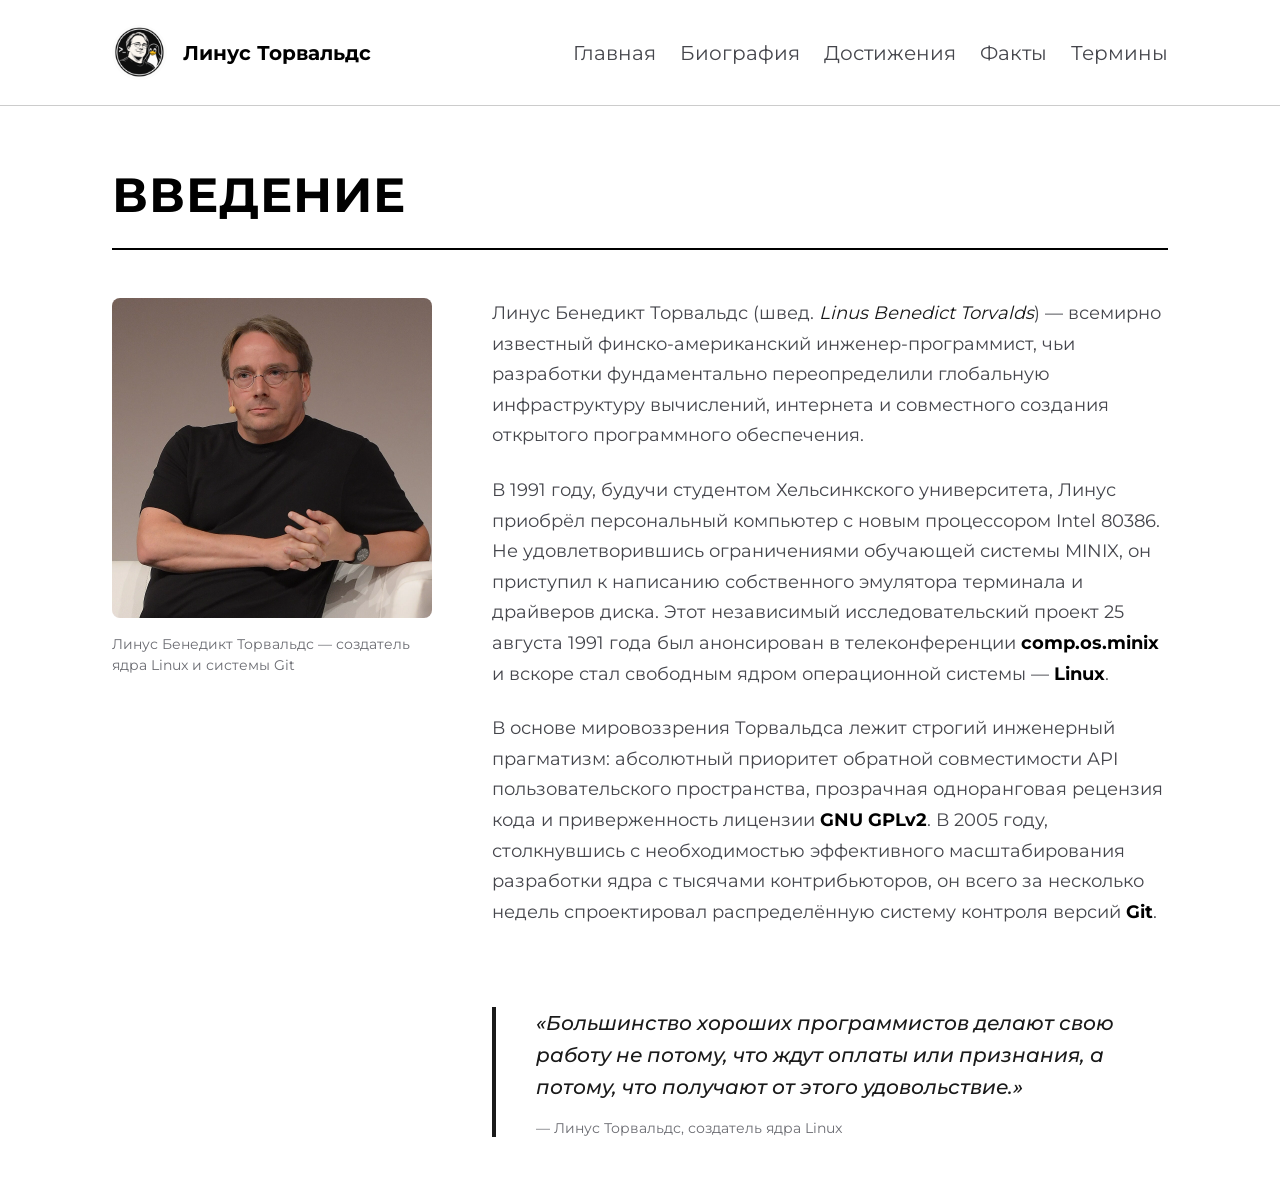
==== index.html @ 6831e867 "Init" ====
<!DOCTYPE html>
<html lang="ru">
<head>
    <meta charset="UTF-8">
    <title>Линус Торвальдс</title>
    <link rel="icon" href="web/assets/icons/favicon.svg">
    <link rel="stylesheet" href="/web/assets/css/style.css">
</head>
<body>

<header class="header">

    <a href="/" class="header__logo">
        <img src="/web/assets/icons/favicon.svg" alt="logo" width="55" height="55">
        <span>Линус Торвальдс</span>
    </a>

    <nav class="header__nav">
        <a href="#">Главная</a>
        <a href="#">Биография</a>
        <a href="#">Достижения</a>
        <a href="#">Факты</a>
        <a href="#">Термины</a>
    </nav>

</header>

<main class="content">

    <!-- Заголовок раздела -->
    <section class="intro">
        <h1 class="intro__title">Введение</h1>

        <div class="intro__body">

            <!-- Фото + подпись -->
            <figure class="intro__figure">
                <img src="web/assets/images/LinusTorvalds.webp" alt="Линус Торвальдс" class="intro__image">
                <figcaption class="intro__caption">
                    Линус Бенедикт Торвальдс — создатель ядра Linux и системы Git
                </figcaption>
            </figure>

            <!-- Текст -->
            <div class="intro__text">
                <p>
                    Линус Бенедикт Торвальдс (швед. <em>Linus Benedict Torvalds</em>) — всемирно известный финско-американский инженер-программист, чьи разработки фундаментально переопределили глобальную инфраструктуру вычислений, интернета и совместного создания открытого программного обеспечения.
                </p>

                <p>
                    В 1991 году, будучи студентом Хельсинкского университета, Линус приобрёл персональный компьютер с новым процессором Intel 80386. Не удовлетворившись ограничениями обучающей системы MINIX, он приступил к написанию собственного эмулятора терминала и драйверов диска. Этот независимый исследовательский проект 25 августа 1991 года был анонсирован в телеконференции <strong>comp.os.minix</strong> и вскоре стал свободным ядром операционной системы — <strong>Linux</strong>.
                </p>

                <p>
                    В основе мировоззрения Торвальдса лежит строгий инженерный прагматизм: абсолютный приоритет обратной совместимости API пользовательского пространства, прозрачная одноранговая рецензия кода и приверженность лицензии <strong>GNU GPLv2</strong>. В 2005 году, столкнувшись с необходимостью эффективного масштабирования разработки ядра с тысячами контрибьюторов, он всего за несколько недель спроектировал распределённую систему контроля версий <strong>Git</strong>.
                </p>
            </div>

        </div>
    </section>

    <!-- Цитата -->
    <blockquote class="quote">
        <p class="quote__text">
            «Большинство хороших программистов делают свою работу не потому, что ждут оплаты или признания, а потому, что получают от этого удовольствие.»
        </p>
        <cite class="quote__author">— Линус Торвальдс, создатель ядра Linux</cite>
    </blockquote>

</main>

</body>
</html>
---- web/assets/css/style.css ----
* {
    margin: 0;
    padding: 0;
    box-sizing: border-box;
}

/* Хэдер */
.header {
    display: flex;
    justify-content: space-between;
    align-items: center;
    padding: 25px 112px;
    background: #FFFFFF;
    border-bottom: 1px solid #CCCCCC;
}

/* Логотип */
.header__logo {
    display: flex;
    align-items: center;
    gap: 16px;
    font-size: 20px;
    font-weight: bold;
    font-family: 'MontserratBold', sans-serif;
    text-decoration: none;
    color: #000000;
}

/* Меню */
.header__nav {
    display: flex;
    gap: 24px;
}

.header__nav a {
    text-decoration: none;
    font-size: 20px;
    font-family: 'MontserratRegular', sans-serif;
    color: #45464C;
}

.header__nav a:hover {
    color: #000000;
}

/* Шрифты */
@font-face {
    font-family: 'MontserratRegular';
    src: url('../fonts/Montserrat-Regular.ttf') format('truetype');
    font-weight: 400;
    font-style: normal;
    font-display: swap;
}

@font-face {
    font-family: 'MontserratMedium';
    src: url('../fonts/Montserrat-Medium.ttf') format('truetype');
    font-weight: 400;
    font-style: normal;
    font-display: swap;
}

@font-face {
    font-family: 'MontserratSemiBold';
    src: url('../fonts/Montserrat-SemiBold.ttf') format('truetype');
    font-weight: 400;
    font-style: normal;
    font-display: swap;
}

@font-face {
    font-family: 'MontserratBold';
    src: url('../fonts/Montserrat-Bold.ttf') format('truetype');
    font-weight: 400;
    font-style: normal;
    font-display: swap;
}

@font-face {
    font-family: 'MontserratMediumItalic';
    src: url('../fonts/Montserrat-MediumItalic.ttf') format('truetype');
    font-weight: 400;
    font-style: normal;
    font-display: swap;
}

/* Контент */

.content {
    max-width: 2400px;
    margin: 0 auto;
    padding: 60px 112px;
}

/* ===== Заголовок раздела ===== */
.intro__title {
    font-family: 'MontserratBold', sans-serif;
    font-size: 48px;
    font-weight: 400;
    text-transform: uppercase;
    letter-spacing: 1px;
    margin-bottom: 24px;
    padding-bottom: 24px;
    border-bottom: 2px solid #000000;
}

/* ===== Блок "фото + текст" ===== */
.intro__body {
    display: grid;
    grid-template-columns: 320px 1fr;
    gap: 60px;
    align-items: start;
    margin-top: 48px;
}

/* Фото */
.intro__figure {
    display: flex;
    flex-direction: column;
    gap: 16px;
}

.intro__image {
    width: 100%;
    height: auto;
    display: block;
    border-radius: 8px;
}

.intro__caption {
    font-family: 'MontserratRegular', sans-serif;
    font-size: 14px;
    line-height: 1.5;
    color: #6B6C72;
}

/* Текстовый блок */
.intro__text {
    font-family: 'MontserratRegular', sans-serif;
    font-size: 18px;
    line-height: 1.7;
    color: #45464C;
}

.intro__text p + p {
    margin-top: 24px;
}

.intro__text em {
    font-style: italic;
    color: #1a1a1a;
}

.intro__text strong {
    font-family: 'MontserratBold', sans-serif;
    font-weight: 400;
    color: #000000;
}

/* Цитата */
.quote {
    margin: 80px 0 0 380px;
    padding-left: 40px;
    border-left: 4px solid #1a1a1a;
    max-width: 700px;
}

.quote__text {
    font-family: 'MontserratMediumItalic', sans-serif;
    font-style: italic;
    font-size: 20px;
    line-height: 1.6;
    color: #1a1a1a;
    margin-bottom: 16px;
}

.quote__author {
    font-family: 'MontserratRegular', sans-serif;
    font-style: normal;
    font-size: 14px;
    color: #6B6C72;
    display: block;
}
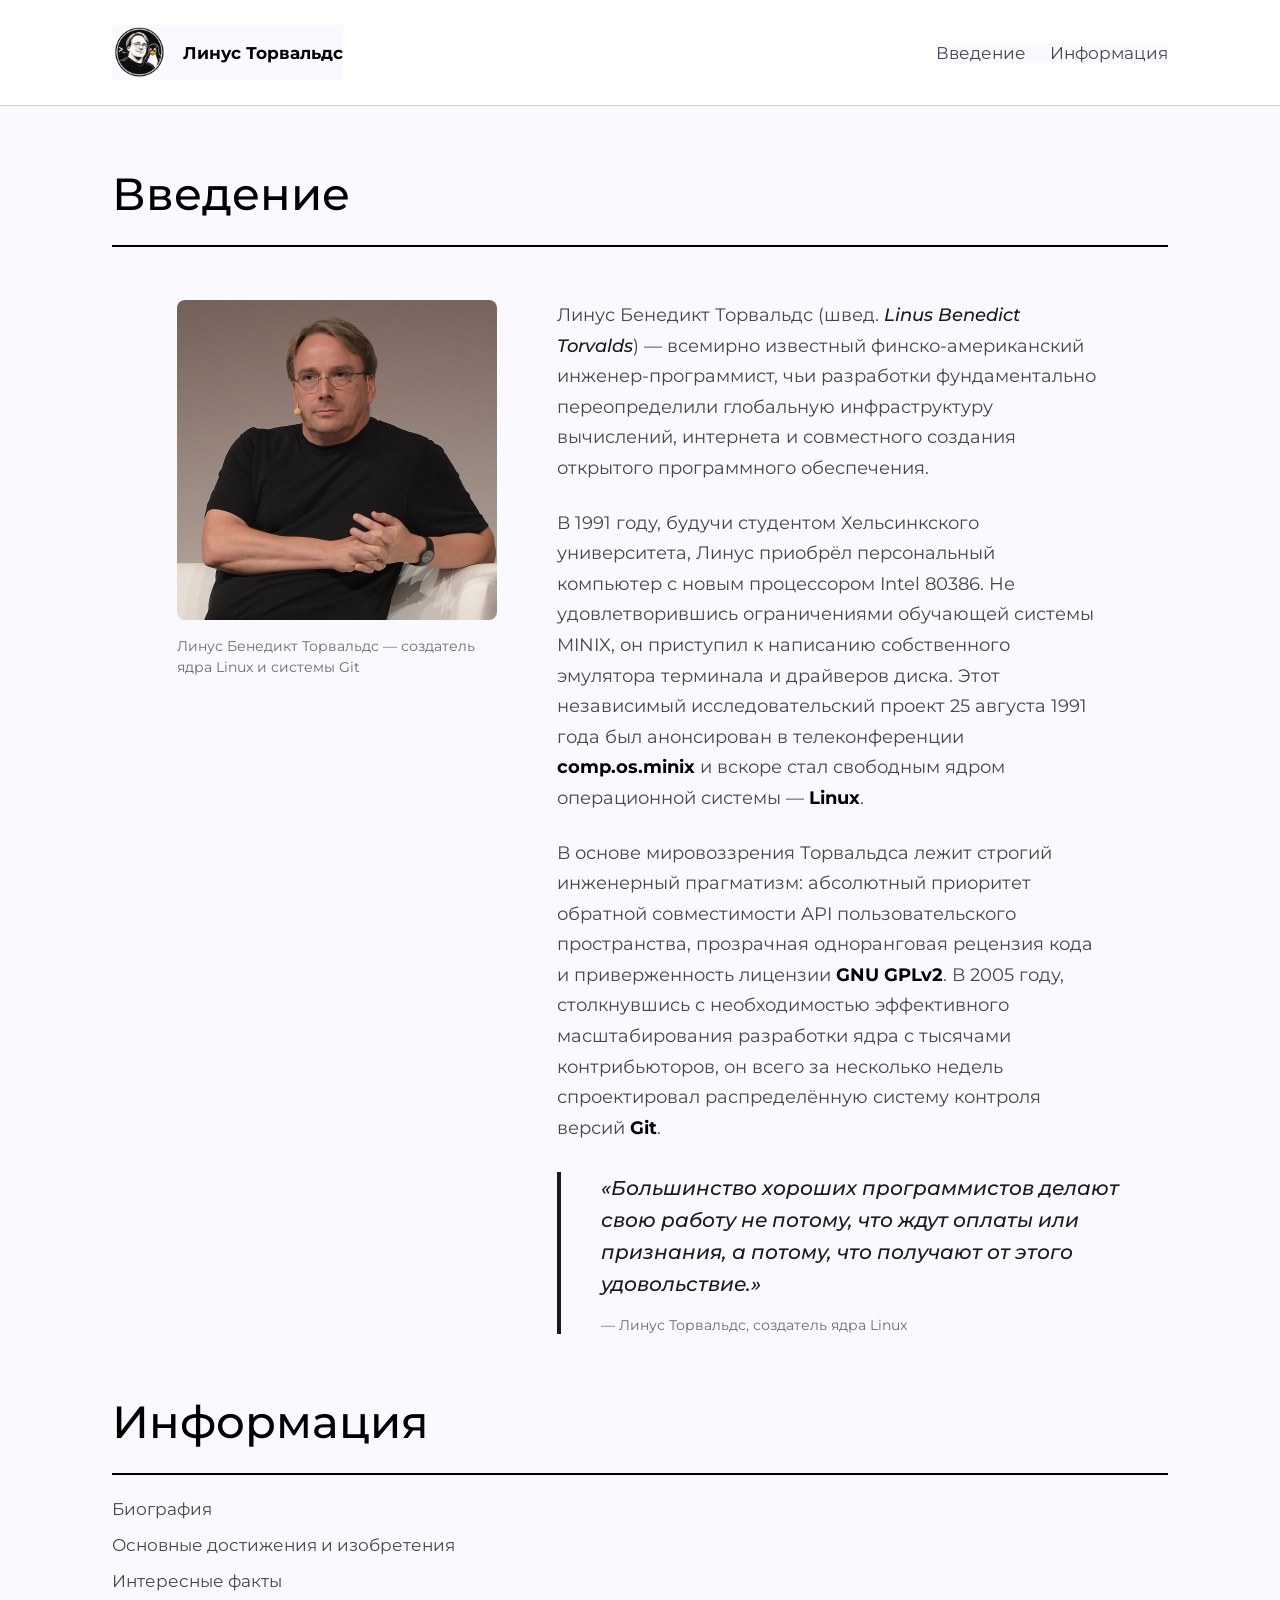
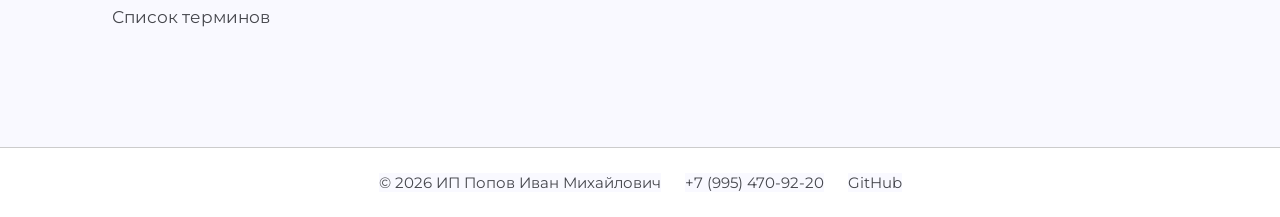
==== commit 20350d1b: "Init" ====
--- a/index.html
+++ b/index.html
@@ -1,5 +1,5 @@
 <!DOCTYPE html>
-<html lang="ru">
+<html lang="ru" xmlns="http://www.w3.org/1999/html">
 <head>
     <meta charset="UTF-8">
     <title>Линус Торвальдс</title>
@@ -9,65 +9,66 @@
 <body>
 
 <header class="header">
-
-    <a href="/" class="header__logo">
-        <img src="/web/assets/icons/favicon.svg" alt="logo" width="55" height="55">
+    <a href="/" class="logo">
+        <img src="/web/assets/icons/favicon.svg" alt="Логотип" width="55" height="55">
         <span>Линус Торвальдс</span>
     </a>
 
-    <nav class="header__nav">
-        <a href="#">Главная</a>
-        <a href="#">Биография</a>
-        <a href="#">Достижения</a>
-        <a href="#">Факты</a>
-        <a href="#">Термины</a>
+    <nav class="menu">
+        <a href="#intro">Введение</a>
+        <a href="#info">Информация</a>
     </nav>
-
 </header>
 
 <main class="content">
+    <h2 id="intro">Введение</h2>
 
-    <!-- Заголовок раздела -->
-    <section class="intro">
-        <h1 class="intro__title">Введение</h1>
+    <div class="about">
+        <figure class="photo">
+            <img src="web/assets/images/LinusTorvalds.webp" alt="Линус Торвальдс">
+            <figcaption>
+                Линус Бенедикт Торвальдс — создатель ядра Linux и системы Git
+            </figcaption>
+        </figure>
 
-        <div class="intro__body">
+        <div class="text">
+            <p>
+                Линус Бенедикт Торвальдс (швед. <em>Linus Benedict Torvalds</em>) — всемирно известный финско-американский инженер-программист, чьи разработки фундаментально переопределили глобальную инфраструктуру вычислений, интернета и совместного создания открытого программного обеспечения.
+            </p>
 
-            <!-- Фото + подпись -->
-            <figure class="intro__figure">
-                <img src="web/assets/images/LinusTorvalds.webp" alt="Линус Торвальдс" class="intro__image">
-                <figcaption class="intro__caption">
-                    Линус Бенедикт Торвальдс — создатель ядра Linux и системы Git
-                </figcaption>
-            </figure>
+            <p>
+                В 1991 году, будучи студентом Хельсинкского университета, Линус приобрёл персональный компьютер с новым процессором Intel 80386. Не удовлетворившись ограничениями обучающей системы MINIX, он приступил к написанию собственного эмулятора терминала и драйверов диска. Этот независимый исследовательский проект 25 августа 1991 года был анонсирован в телеконференции <b>comp.os.minix</b> и вскоре стал свободным ядром операционной системы — <b>Linux</b>.
+            </p>
 
-            <!-- Текст -->
-            <div class="intro__text">
-                <p>
-                    Линус Бенедикт Торвальдс (швед. <em>Linus Benedict Torvalds</em>) — всемирно известный финско-американский инженер-программист, чьи разработки фундаментально переопределили глобальную инфраструктуру вычислений, интернета и совместного создания открытого программного обеспечения.
-                </p>
+            <p>
+                В основе мировоззрения Торвальдса лежит строгий инженерный прагматизм: абсолютный приоритет обратной совместимости API пользовательского пространства, прозрачная одноранговая рецензия кода и приверженность лицензии <b>GNU GPLv2</b>. В 2005 году, столкнувшись с необходимостью эффективного масштабирования разработки ядра с тысячами контрибьюторов, он всего за несколько недель спроектировал распределённую систему контроля версий <b>Git</b>.
+            </p>
+        </div>
+    </div>
 
-                <p>
-                    В 1991 году, будучи студентом Хельсинкского университета, Линус приобрёл персональный компьютер с новым процессором Intel 80386. Не удовлетворившись ограничениями обучающей системы MINIX, он приступил к написанию собственного эмулятора терминала и драйверов диска. Этот независимый исследовательский проект 25 августа 1991 года был анонсирован в телеконференции <strong>comp.os.minix</strong> и вскоре стал свободным ядром операционной системы — <strong>Linux</strong>.
-                </p>
-
-                <p>
-                    В основе мировоззрения Торвальдса лежит строгий инженерный прагматизм: абсолютный приоритет обратной совместимости API пользовательского пространства, прозрачная одноранговая рецензия кода и приверженность лицензии <strong>GNU GPLv2</strong>. В 2005 году, столкнувшись с необходимостью эффективного масштабирования разработки ядра с тысячами контрибьюторов, он всего за несколько недель спроектировал распределённую систему контроля версий <strong>Git</strong>.
-                </p>
-            </div>
-
-        </div>
-    </section>
-
-    <!-- Цитата -->
     <blockquote class="quote">
-        <p class="quote__text">
+        <p>
             «Большинство хороших программистов делают свою работу не потому, что ждут оплаты или признания, а потому, что получают от этого удовольствие.»
         </p>
-        <cite class="quote__author">— Линус Торвальдс, создатель ядра Linux</cite>
+        <cite>— Линус Торвальдс, создатель ядра Linux</cite>
     </blockquote>
 
+    <h2 id="info">Информация</h2>
+
+    <nav class="info menu">
+        <a href="pages/biography.html">Биография</a>
+        <a href="pages/achievements.html">Основные достижения и изобретения</a>
+        <a href="pages/facts.html">Интересные факты</a>
+        <a href="pages/terms.html">Список терминов</a>
+    </nav>
 </main>
 
+<footer class="footer">
+    <p>© 2026 ИП Попов Иван Михайлович</p>
+    <a href="tel:+79954709220">+7 (995) 470-92-20</a>
+    <a href="https://github.com/ICGD1ce0ne" target="_blank" rel="noopener noreferrer">
+        GitHub
+    </a>
+</footer>
 </body>
-</html>+</html>
--- a/web/assets/css/style.css
+++ b/web/assets/css/style.css
@@ -1,183 +1,373 @@
+/* Сброс стандартных отступов */
 * {
     margin: 0;
     padding: 0;
+    background: #F9F9FF;
     box-sizing: border-box;
 }
 
-/* Хэдер */
+/* Все шрифты */
+@font-face {
+    font-family: 'Montserrat';
+    src: url('../fonts/Montserrat-Regular.ttf') format('truetype');
+    font-weight: 400;
+    font-style: normal;
+    font-display: swap;
+}
+
+@font-face {
+    font-family: 'Montserrat';
+    src: url('../fonts/Montserrat-Light.ttf') format('truetype');
+    font-weight: 300;
+    font-style: normal;
+    font-display: swap;
+}
+
+@font-face {
+    font-family: 'Montserrat';
+    src: url('../fonts/Montserrat-Medium.ttf') format('truetype');
+    font-weight: 500;
+    font-style: normal;
+    font-display: swap;
+}
+
+@font-face {
+    font-family: 'Montserrat';
+    src: url('../fonts/Montserrat-SemiBold.ttf') format('truetype');
+    font-weight: 600;
+    font-style: normal;
+    font-display: swap;
+}
+
+@font-face {
+    font-family: 'Montserrat';
+    src: url('../fonts/Montserrat-Bold.ttf') format('truetype');
+    font-weight: 700;
+    font-style: normal;
+    font-display: swap;
+}
+
+@font-face {
+    font-family: 'Montserrat';
+    src: url('../fonts/Montserrat-LightItalic.ttf') format('truetype');
+    font-weight: 300;
+    font-style: italic;
+    font-display: swap;
+}
+
+@font-face {
+    font-family: 'Montserrat';
+    src: url('../fonts/Montserrat-MediumItalic.ttf') format('truetype');
+    font-weight: 500;
+    font-style: italic;
+    font-display: swap;
+}
+
+@font-face {
+    font-family: 'Montserrat';
+    src: url('../fonts/Montserrat-SemiBoldItalic.ttf') format('truetype');
+    font-weight: 600;
+    font-style: italic;
+    font-display: swap;
+}
+
+@font-face {
+    font-family: 'Montserrat';
+    src: url('../fonts/Montserrat-BoldItalic.ttf') format('truetype');
+    font-weight: 700;
+    font-style: italic;
+    font-display: swap;
+}
+
+/* Шапка сайта */
 .header {
     display: flex;
     justify-content: space-between;
     align-items: center;
     padding: 25px 112px;
-    background: #FFFFFF;
-    border-bottom: 1px solid #CCCCCC;
-}
-
-/* Логотип */
-.header__logo {
+    background: white;
+    border-bottom: 1px solid #cccccc;
+}
+
+.logo {
     display: flex;
     align-items: center;
     gap: 16px;
-    font-size: 20px;
-    font-weight: bold;
-    font-family: 'MontserratBold', sans-serif;
-    text-decoration: none;
-    color: #000000;
-}
-
-/* Меню */
-.header__nav {
+    color: #000000;
+    font-family: 'Montserrat', sans-serif;
+    font-size: 17px;
+    font-weight: 700;
+    text-decoration: none;
+}
+
+.menu {
     display: flex;
     gap: 24px;
 }
 
-.header__nav a {
-    text-decoration: none;
-    font-size: 20px;
-    font-family: 'MontserratRegular', sans-serif;
-    color: #45464C;
-}
-
-.header__nav a:hover {
-    color: #000000;
-}
-
-/* Шрифты */
-@font-face {
-    font-family: 'MontserratRegular';
-    src: url('../fonts/Montserrat-Regular.ttf') format('truetype');
-    font-weight: 400;
-    font-style: normal;
-    font-display: swap;
-}
-
-@font-face {
-    font-family: 'MontserratMedium';
-    src: url('../fonts/Montserrat-Medium.ttf') format('truetype');
-    font-weight: 400;
-    font-style: normal;
-    font-display: swap;
-}
-
-@font-face {
-    font-family: 'MontserratSemiBold';
-    src: url('../fonts/Montserrat-SemiBold.ttf') format('truetype');
-    font-weight: 400;
-    font-style: normal;
-    font-display: swap;
-}
-
-@font-face {
-    font-family: 'MontserratBold';
-    src: url('../fonts/Montserrat-Bold.ttf') format('truetype');
-    font-weight: 400;
-    font-style: normal;
-    font-display: swap;
-}
-
-@font-face {
-    font-family: 'MontserratMediumItalic';
-    src: url('../fonts/Montserrat-MediumItalic.ttf') format('truetype');
-    font-weight: 400;
-    font-style: normal;
-    font-display: swap;
-}
-
-/* Контент */
-
+.menu a {
+    color: #45464c;
+    font-family: 'Montserrat', sans-serif;
+    font-size: 17px;
+    text-decoration: none;
+}
+
+.menu a:hover {
+    color: #000000;
+}
+
+/* Основная часть */
 .content {
     max-width: 2400px;
     margin: 0 auto;
     padding: 60px 112px;
 }
 
-/* ===== Заголовок раздела ===== */
-.intro__title {
-    font-family: 'MontserratBold', sans-serif;
-    font-size: 48px;
-    font-weight: 400;
-    text-transform: uppercase;
-    letter-spacing: 1px;
+h1 {
     margin-bottom: 24px;
     padding-bottom: 24px;
     border-bottom: 2px solid #000000;
-}
-
-/* ===== Блок "фото + текст" ===== */
-.intro__body {
+    font-family: 'Montserrat', sans-serif;
+    font-size: 45px;
+    font-weight: 500;
+    letter-spacing: 1px;
+    text-transform: uppercase;
+}
+
+h1 + h2 {
+    margin-top: 60px;
+}
+
+h2 + h2,
+.quote + h2 {
+    margin-top: 60px;
+}
+
+h2 {
+    margin-bottom: 24px;
+    padding-bottom: 24px;
+    border-bottom: 2px solid #000000;
+    font-family: 'Montserrat', sans-serif;
+    font-size: 45px;
+    font-weight: 500;
+}
+
+.about {
     display: grid;
     grid-template-columns: 320px 1fr;
     gap: 60px;
+    padding: 5px 65px;
     align-items: start;
     margin-top: 48px;
 }
 
-/* Фото */
-.intro__figure {
+.photo {
     display: flex;
     flex-direction: column;
     gap: 16px;
 }
 
-.intro__image {
+.photo img {
+    display: block;
     width: 100%;
     height: auto;
-    display: block;
     border-radius: 8px;
 }
 
-.intro__caption {
-    font-family: 'MontserratRegular', sans-serif;
+.photo figcaption {
+    color: #6b6c72;
+    font-family: 'Montserrat', sans-serif;
     font-size: 14px;
     line-height: 1.5;
-    color: #6B6C72;
-}
-
-/* Текстовый блок */
-.intro__text {
-    font-family: 'MontserratRegular', sans-serif;
+}
+
+.text {
+    color: #45464c;
+    font-family: 'Montserrat', sans-serif;
     font-size: 18px;
     line-height: 1.7;
-    color: #45464C;
-}
-
-.intro__text p + p {
-    margin-top: 24px;
-}
-
-.intro__text em {
-    font-style: italic;
+}
+
+.text p {
+    margin-bottom: 24px;
+}
+
+.text p:last-child {
+    margin-bottom: 0;
+}
+
+.text em {
     color: #1a1a1a;
-}
-
-.intro__text strong {
-    font-family: 'MontserratBold', sans-serif;
-    font-weight: 400;
-    color: #000000;
+    font-style: italic;
+}
+
+.text b {
+    color: #000000;
+    font-weight: 700;
 }
 
 /* Цитата */
 .quote {
-    margin: 80px 0 0 380px;
+    max-width: 700px;
+    margin: 24px 0 0 445px;
     padding-left: 40px;
     border-left: 4px solid #1a1a1a;
+}
+
+.quote p {
+    margin-bottom: 16px;
+    color: #1a1a1a;
+    font-family: 'Montserrat', sans-serif;
+    font-size: 20px;
+    font-style: italic;
+    font-weight: 500;
+    line-height: 1.6;
+}
+
+.quote cite {
+    display: block;
+    color: #6b6c72;
+    font-family: 'Montserrat', sans-serif;
+    font-size: 14px;
+    font-style: normal;
+}
+
+.info {
+    display: flex;
+    flex-direction: column;
+    align-items: flex-start;
+    gap: 16px;
+}
+
+.info a {
+    color: #45464c;
+    font-family: 'Montserrat', sans-serif;
+    font-size: 17px;
+    text-decoration: none;
+}
+
+.footer {
+    display: flex;
+    justify-content: center;
+    align-items: center;
+    gap: 24px;
+    margin-top: 60px;
+    padding: 25px 112px;
+    border-top: 1px solid #cccccc;
+    background: #ffffff;
+    color: #45464c;
+    font-family: 'Montserrat', sans-serif;
+    font-size: 15px;
+}
+
+.footer p {
+    margin: 0;
+}
+
+.footer a {
+    color: #45464c;
+    text-decoration: none;
+}
+
+.footer a:hover {
+    color: #000000;
+}
+
+/* Страница статьи */
+.article {
+    color: #45464c;
+    font-family: 'Montserrat', sans-serif;
+    font-size: 18px;
+    line-height: 1.7;
+}
+
+.article h1 {
+    margin-bottom: 24px;
+    padding-bottom: 24px;
+    border-bottom: 2px solid #000000;
+    color: #000000;
+    font-size: 45px;
+    font-weight: 500;
+}
+
+.article h2 {
+    margin-top: 60px;
+    margin-bottom: 24px;
+    color: #000000;
+    font-size: 32px;
+    font-weight: 500;
+}
+
+.article p {
+    margin-bottom: 24px;
+}
+
+.article-date {
+    color: #6b6c72;
+    font-size: 14px;
+}
+
+.article-menu {
+    display: block;
     max-width: 700px;
-}
-
-.quote__text {
-    font-family: 'MontserratMediumItalic', sans-serif;
-    font-style: italic;
-    font-size: 20px;
-    line-height: 1.6;
+    margin: 32px 0 48px;
+    padding: 24px 32px;
+    border-left: 4px solid #1a1a1a;
+}
+
+.article-menu p {
+    margin-bottom: 8px;
+    color: #000000;
+    font-weight: 600;
+}
+
+.article-menu ol {
+    display: block;
+    margin: 0 0 0 24px;
+    padding: 0;
+}
+
+.article-menu li {
+    display: list-item;
+    margin-bottom: 8px;
+}
+
+.article-menu a {
+    display: inline;
+    color: #45464c;
+    text-decoration: none;
+}
+
+.article-menu a:hover {
+    color: #000000;
+}
+
+.article section {
+    max-width: 1000px;
+}
+
+.article blockquote {
+    max-width: 700px;
+    margin: 32px 0;
+    padding-left: 40px;
+    border-left: 4px solid #1a1a1a;
     color: #1a1a1a;
-    margin-bottom: 16px;
-}
-
-.quote__author {
-    font-family: 'MontserratRegular', sans-serif;
-    font-style: normal;
+    font-style: italic;
+}
+
+.article blockquote cite {
+    display: block;
+    margin-top: 12px;
+    color: #6b6c72;
     font-size: 14px;
-    color: #6B6C72;
-    display: block;
-}+    font-style: normal;
+}
+
+.article code,
+.article kbd {
+    padding: 2px 6px;
+    border-radius: 4px;
+    background: #eeeeee;
+    color: #000000;
+    font-family: monospace;
+}
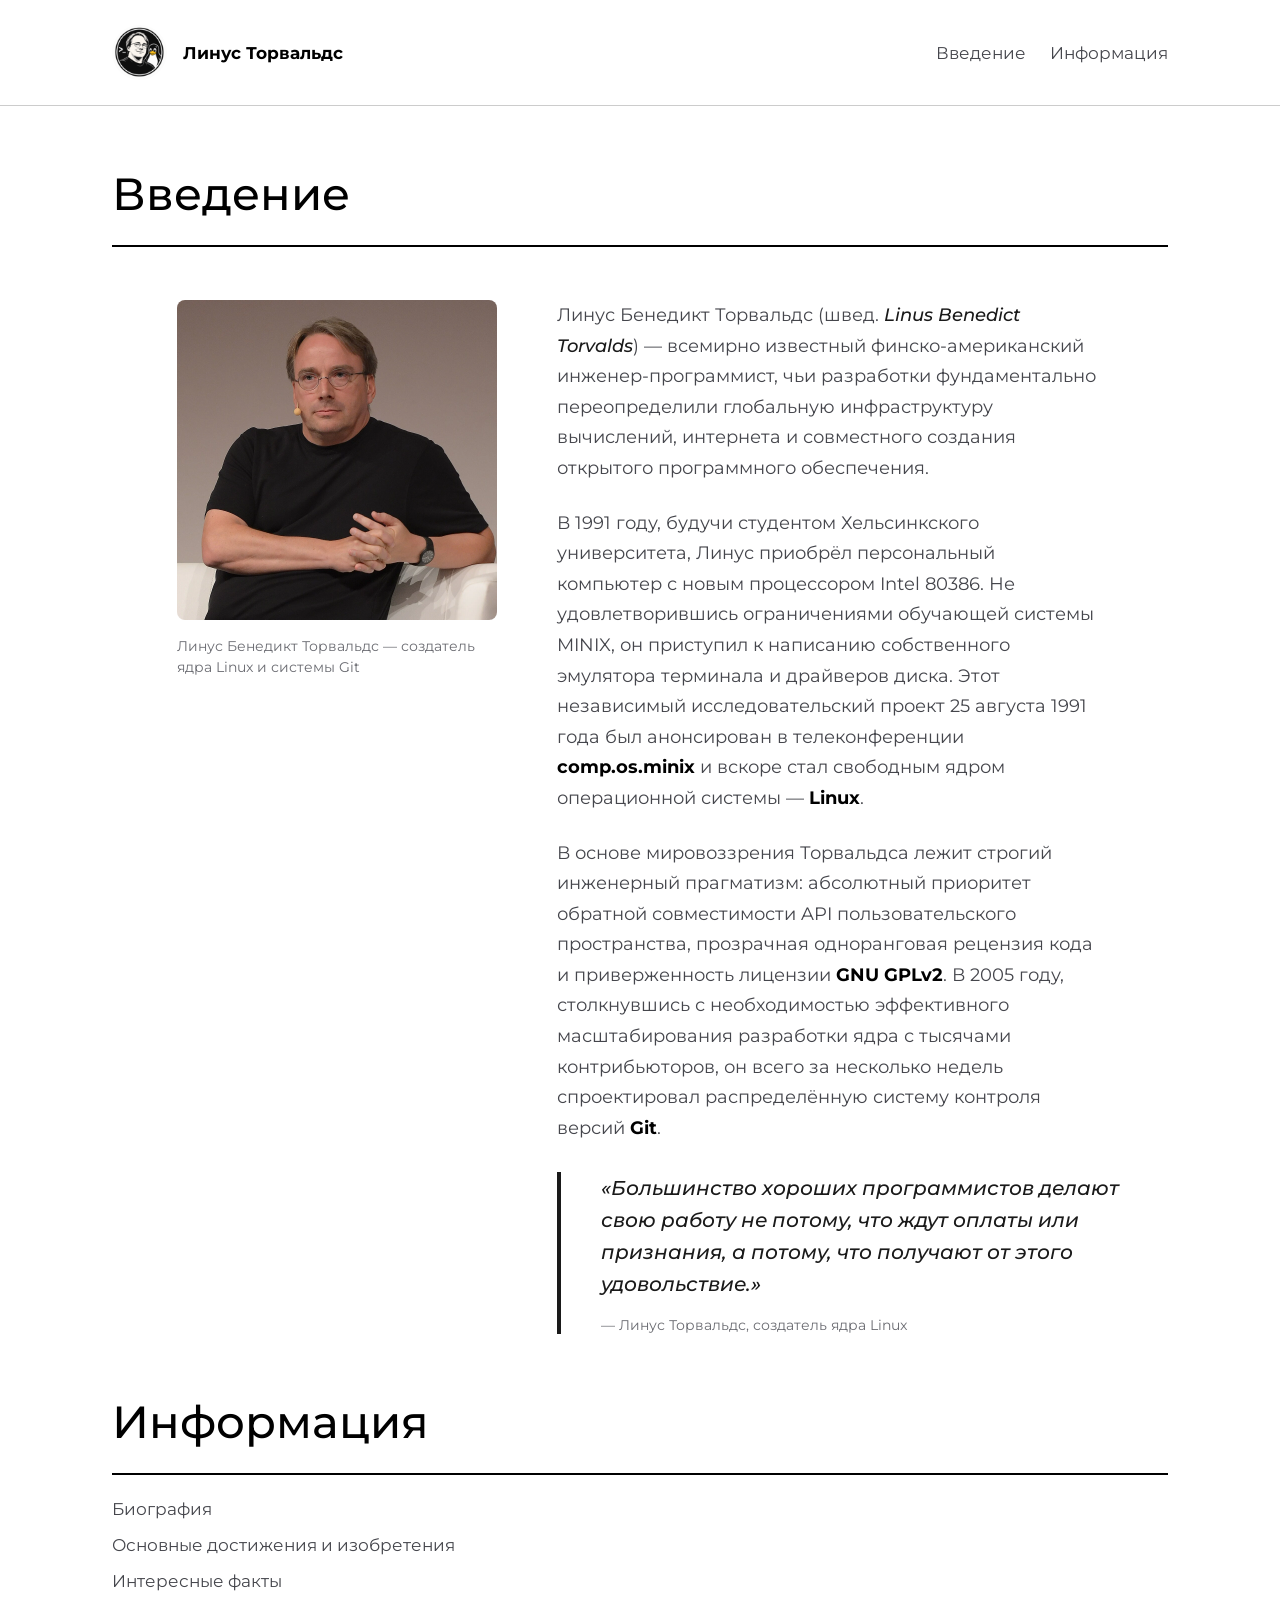
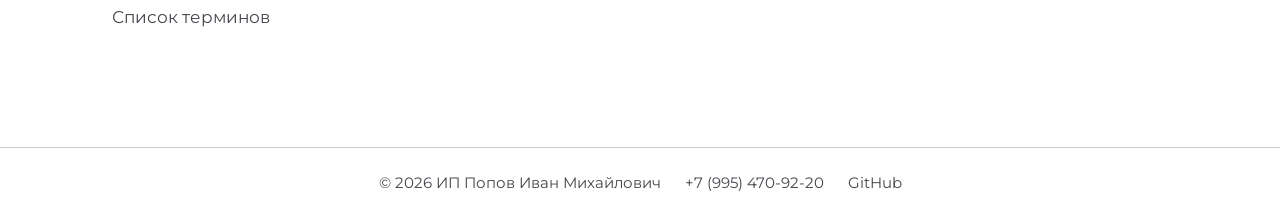
==== commit c8a0f33b: "Фиксы" ====
--- a/index.html
+++ b/index.html
@@ -56,17 +56,17 @@
     <h2 id="info">Информация</h2>
 
     <nav class="info menu">
-        <a href="pages/biography.html">Биография</a>
-        <a href="pages/achievements.html">Основные достижения и изобретения</a>
-        <a href="pages/facts.html">Интересные факты</a>
-        <a href="pages/terms.html">Список терминов</a>
+        <a href="web/pages/biography.html">Биография</a>
+        <a href="web/pages/achievements.html">Основные достижения и изобретения</a>
+        <a href="web/pages/facts.html">Интересные факты</a>
+        <a href="web/pages/terms.html">Список терминов</a>
     </nav>
 </main>
 
 <footer class="footer">
     <p>© 2026 ИП Попов Иван Михайлович</p>
     <a href="tel:+79954709220">+7 (995) 470-92-20</a>
-    <a href="https://github.com/ICGD1ce0ne" target="_blank" rel="noopener noreferrer">
+    <a href="https://github.com/ICGD1ce0ne">
         GitHub
     </a>
 </footer>
--- a/web/assets/css/style.css
+++ b/web/assets/css/style.css
@@ -2,7 +2,7 @@
 * {
     margin: 0;
     padding: 0;
-    background: #F9F9FF;
+    background: #FFFFFF;
     box-sizing: border-box;
 }
 
@@ -371,3 +371,23 @@
     color: #000000;
     font-family: monospace;
 }
+
+.article dl {
+    max-width: 900px;
+    font-size: 18px;
+    line-height: 1.7;
+}
+
+.article dt {
+    margin-top: 24px;
+    color: #000000;
+    font-weight: 700;
+}
+
+.article dd {
+    margin-left: 24px;
+}
+
+.article ul {
+    margin-left: 24px;
+}
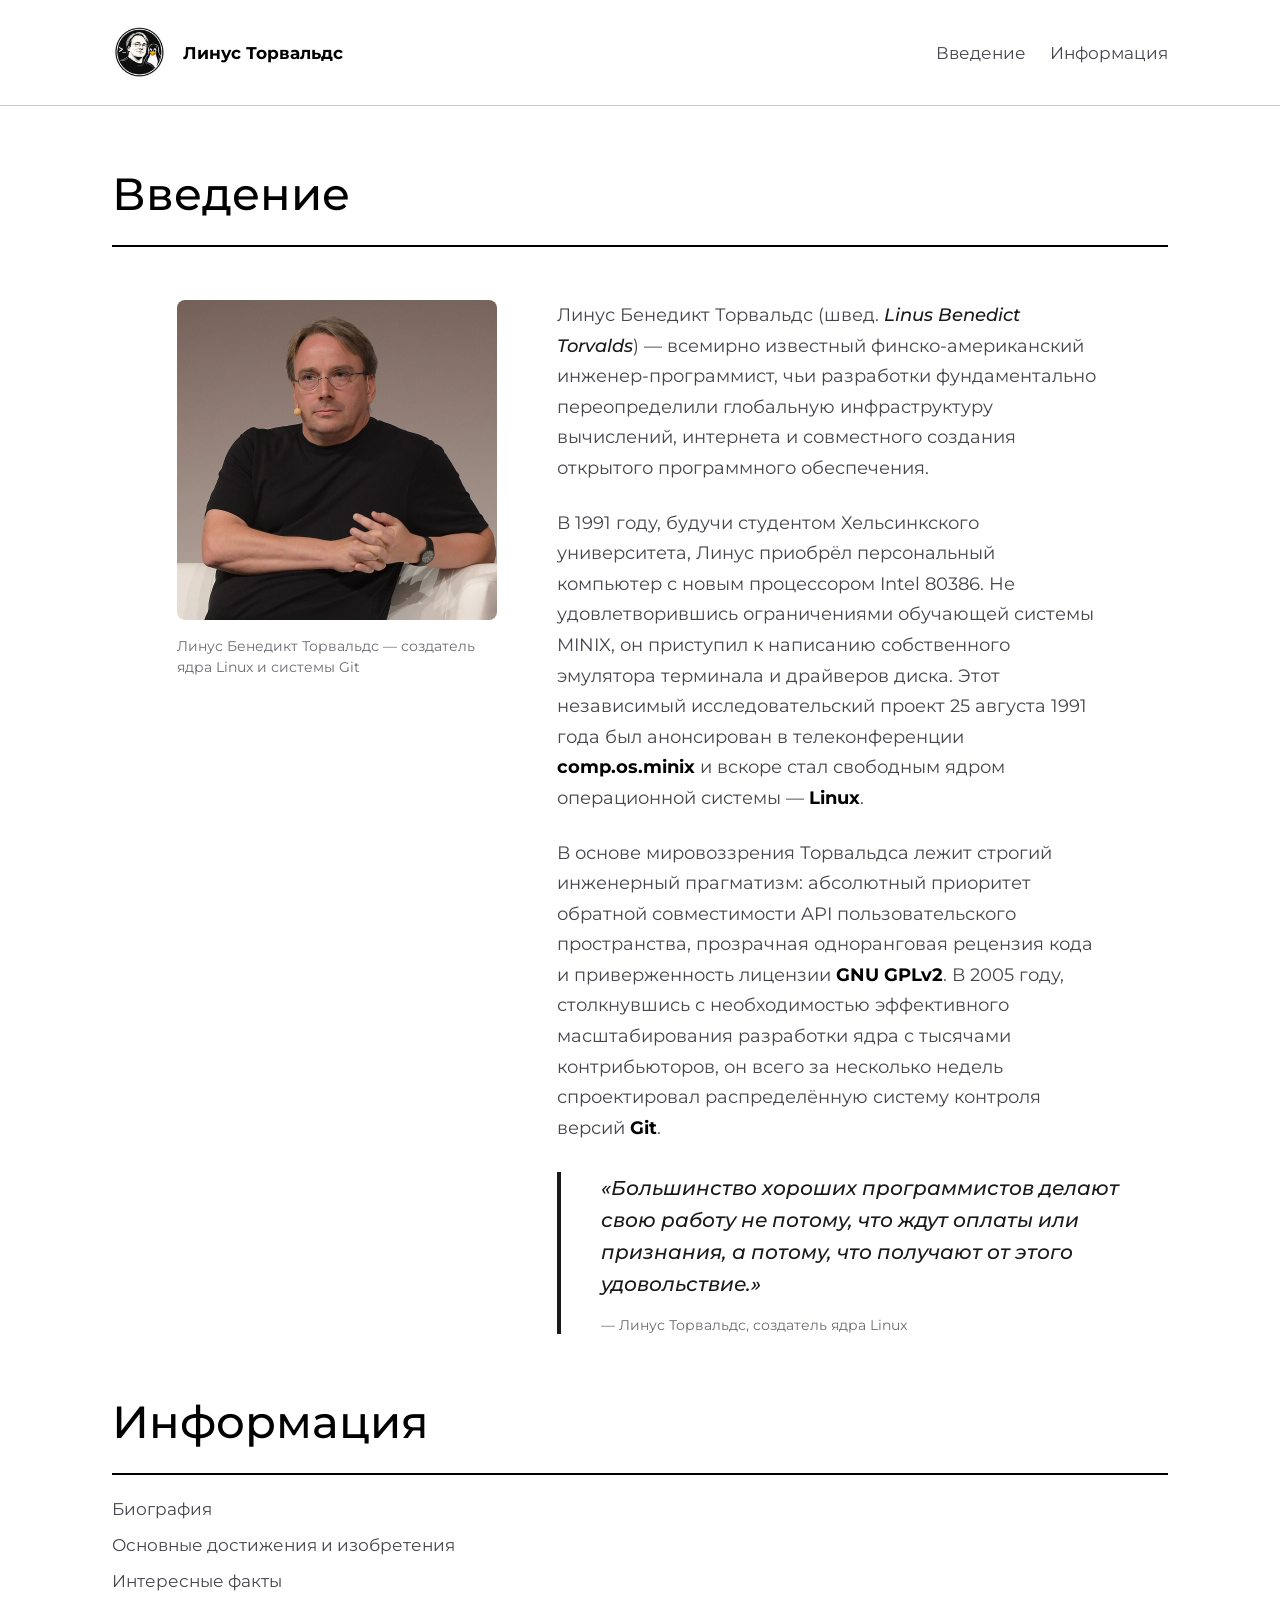
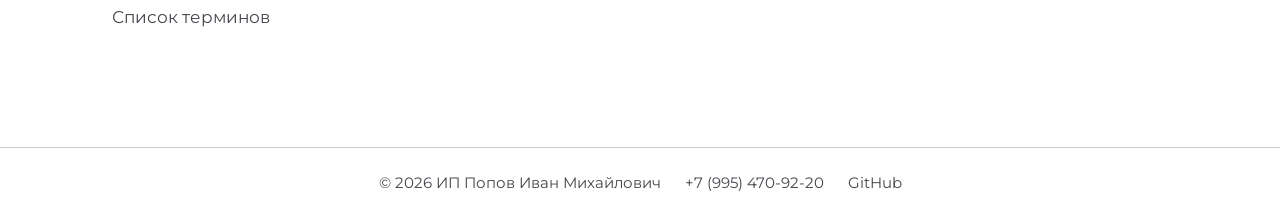
==== commit 153caf2d: "Update all svg icons to webp, and page icon svg to icon" ====
--- a/index.html
+++ b/index.html
@@ -3,14 +3,14 @@
 <head>
     <meta charset="UTF-8">
     <title>Линус Торвальдс</title>
-    <link rel="icon" href="web/assets/icons/favicon.svg">
+    <link rel="icon" href="web/assets/icons/favicon.ico">
     <link rel="stylesheet" href="/web/assets/css/style.css">
 </head>
 <body>
 
 <header class="header">
     <a href="/" class="logo">
-        <img src="/web/assets/icons/favicon.svg" alt="Логотип" width="55" height="55">
+        <img src="/web/assets/images/favicon.webp" alt="Логотип" width="55" height="55">
         <span>Линус Торвальдс</span>
     </a>
 
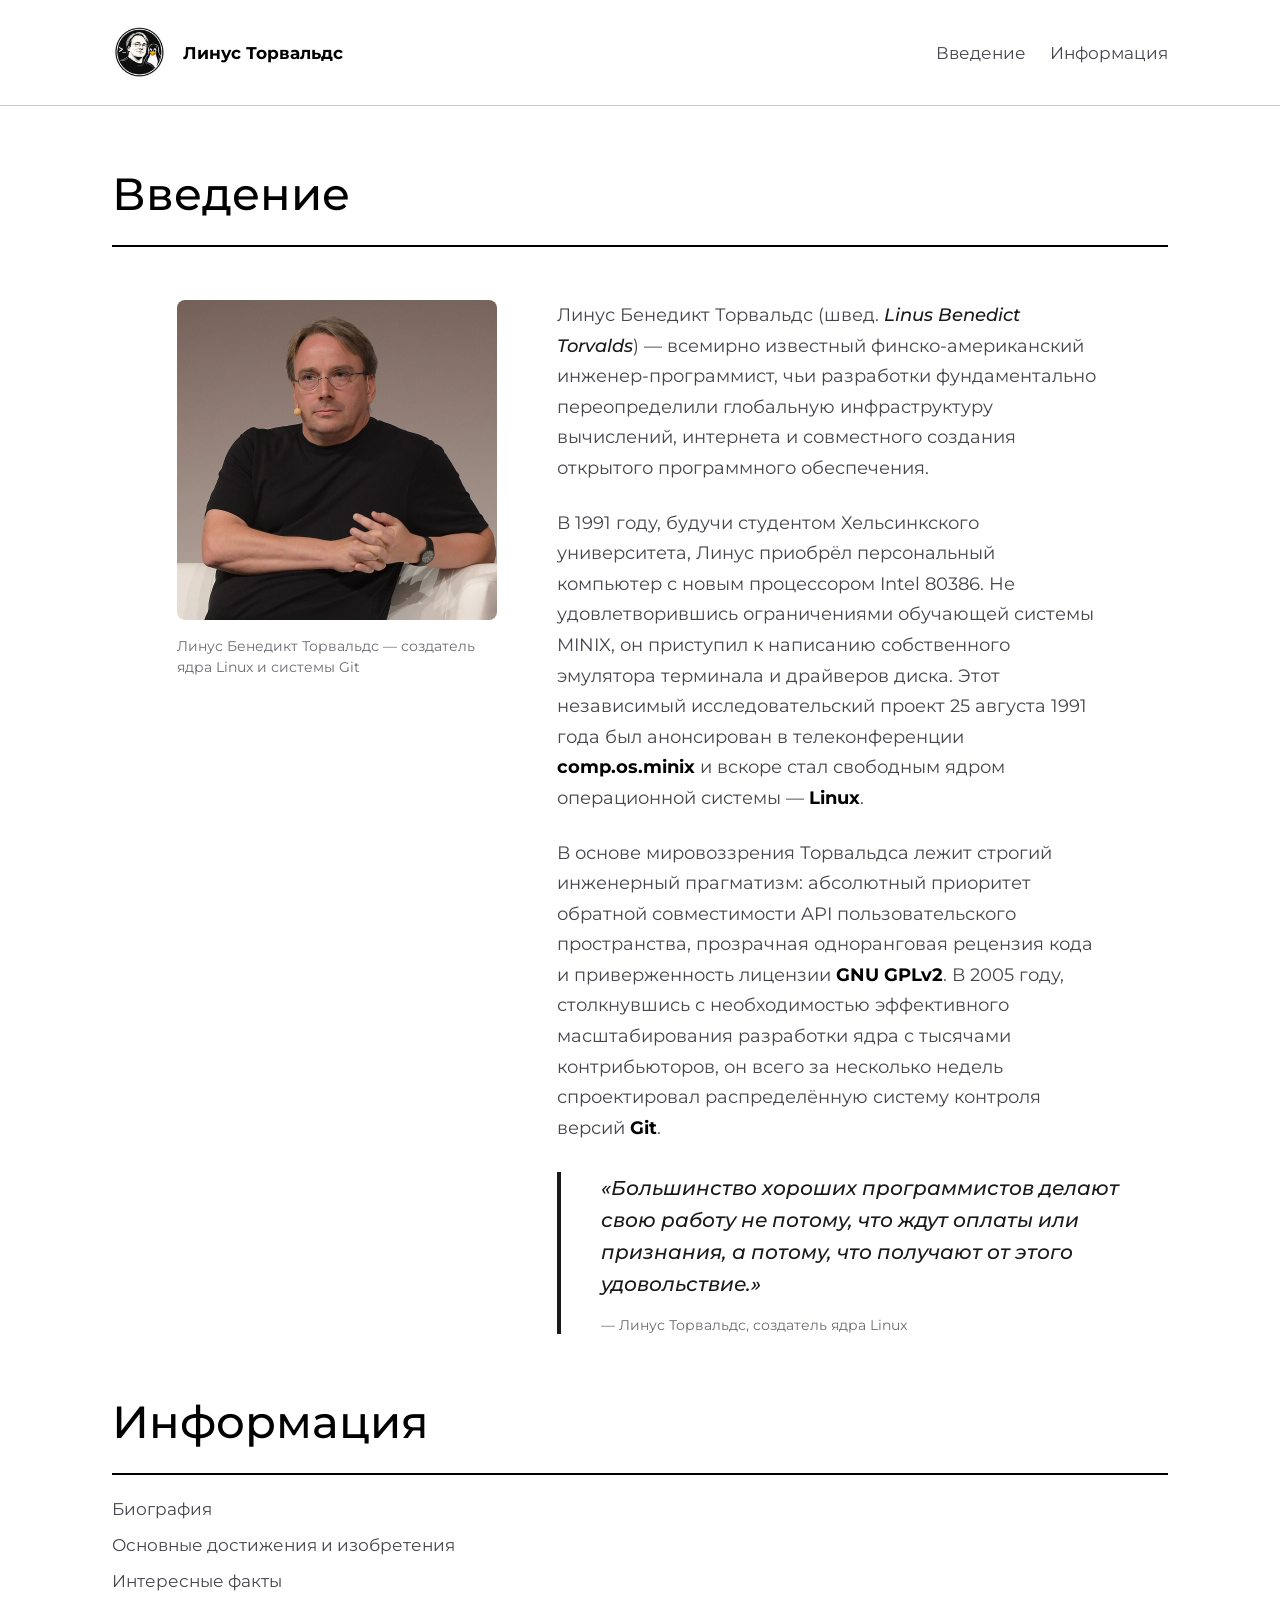
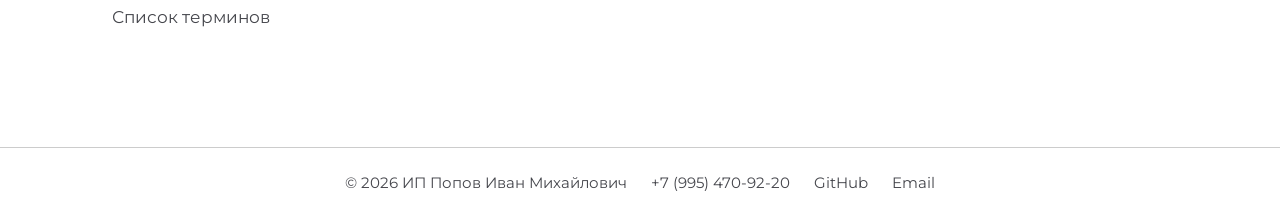
==== commit 4b143dec: "Add my email" ====
--- a/index.html
+++ b/index.html
@@ -66,9 +66,8 @@
 <footer class="footer">
     <p>© 2026 ИП Попов Иван Михайлович</p>
     <a href="tel:+79954709220">+7 (995) 470-92-20</a>
-    <a href="https://github.com/ICGD1ce0ne">
-        GitHub
-    </a>
+    <a href="https://github.com/ICGD1ce0ne">GitHub</a>
+    <a href="mailto:I1ce0ne@yandex.ru">Email</a>
 </footer>
 </body>
 </html>
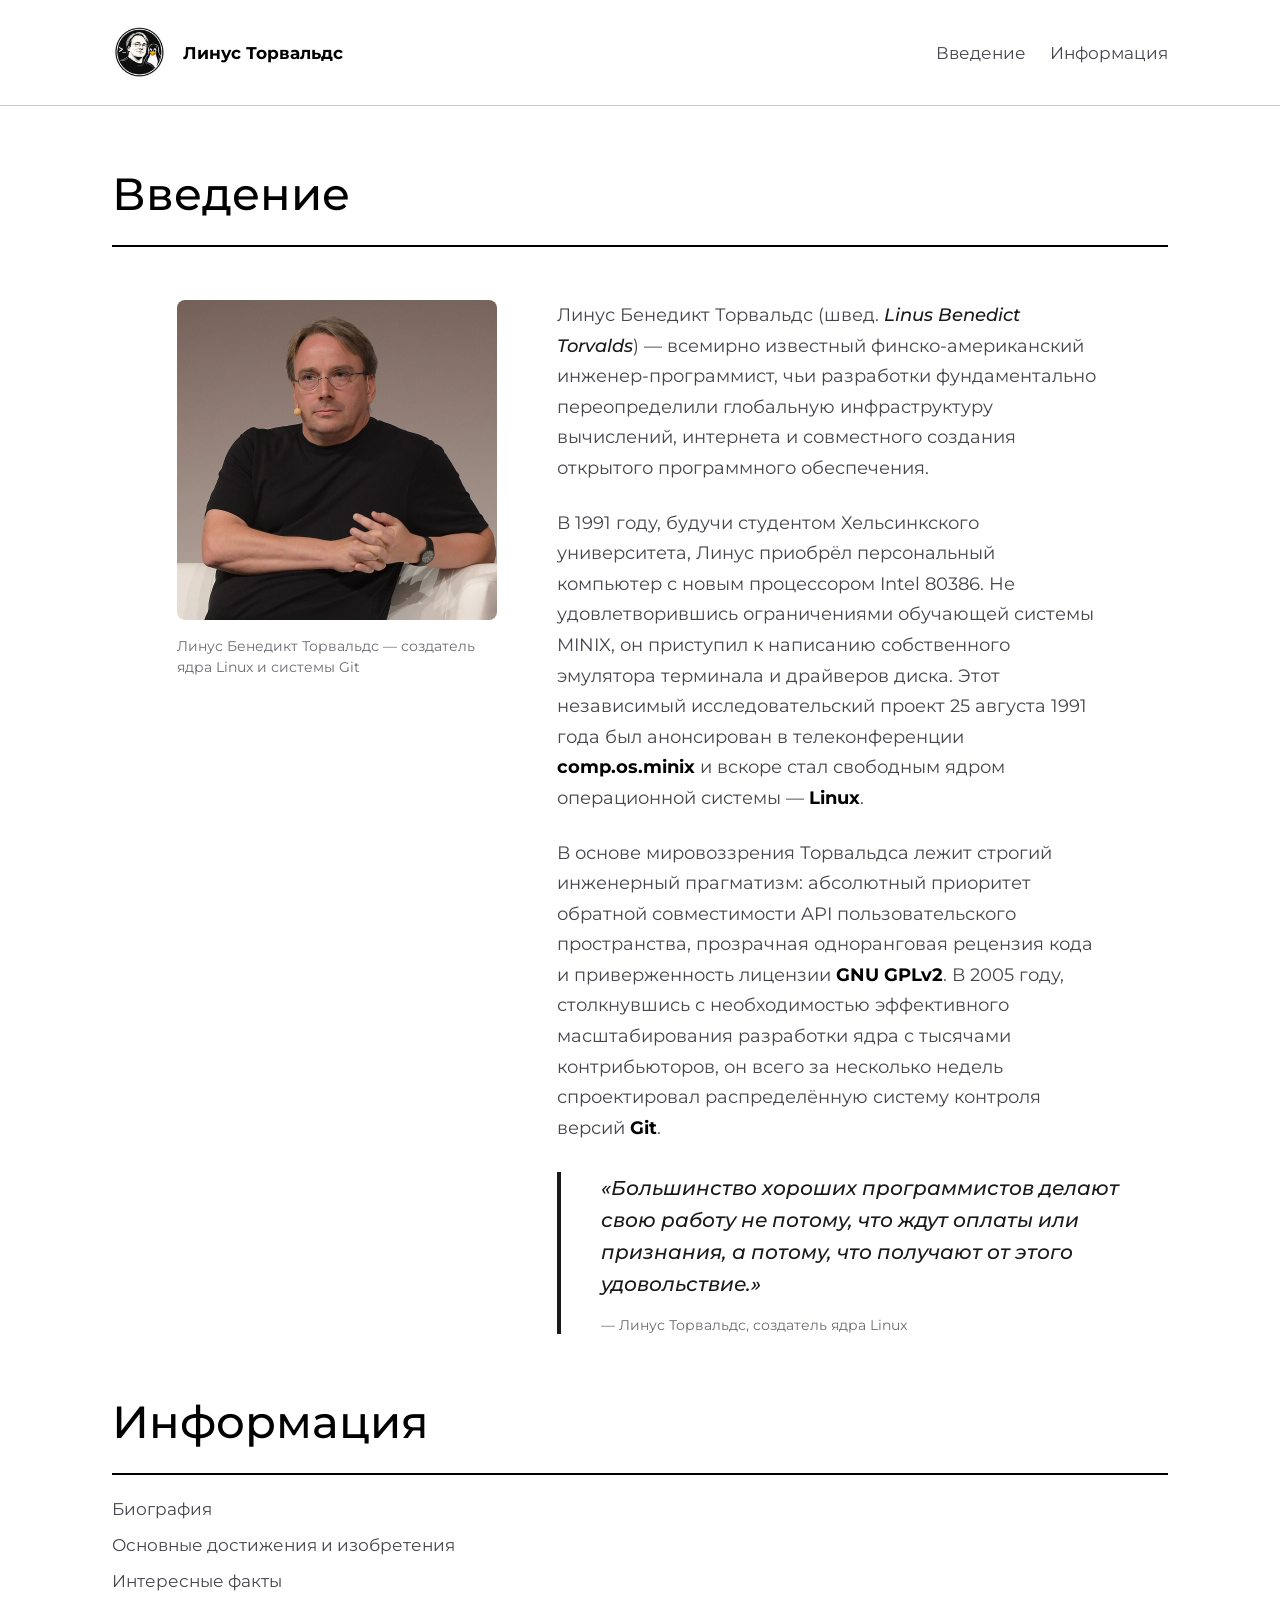
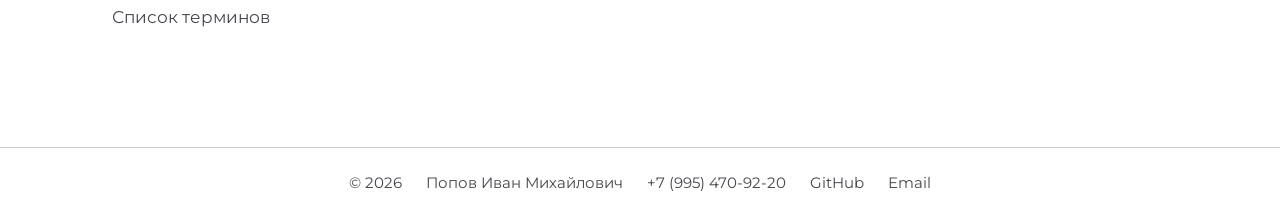
==== commit c7e3493d: "footer update: added link in my personal profile in vk" ====
--- a/index.html
+++ b/index.html
@@ -64,7 +64,7 @@
 </main>
 
 <footer class="footer">
-    <p>© 2026 ИП Попов Иван Михайлович</p>
+    <p>© 2026</p><a href="https://vk.ru/1ce0ne">Попов Иван Михайлович</a>
     <a href="tel:+79954709220">+7 (995) 470-92-20</a>
     <a href="https://github.com/ICGD1ce0ne">GitHub</a>
     <a href="mailto:I1ce0ne@yandex.ru">Email</a>
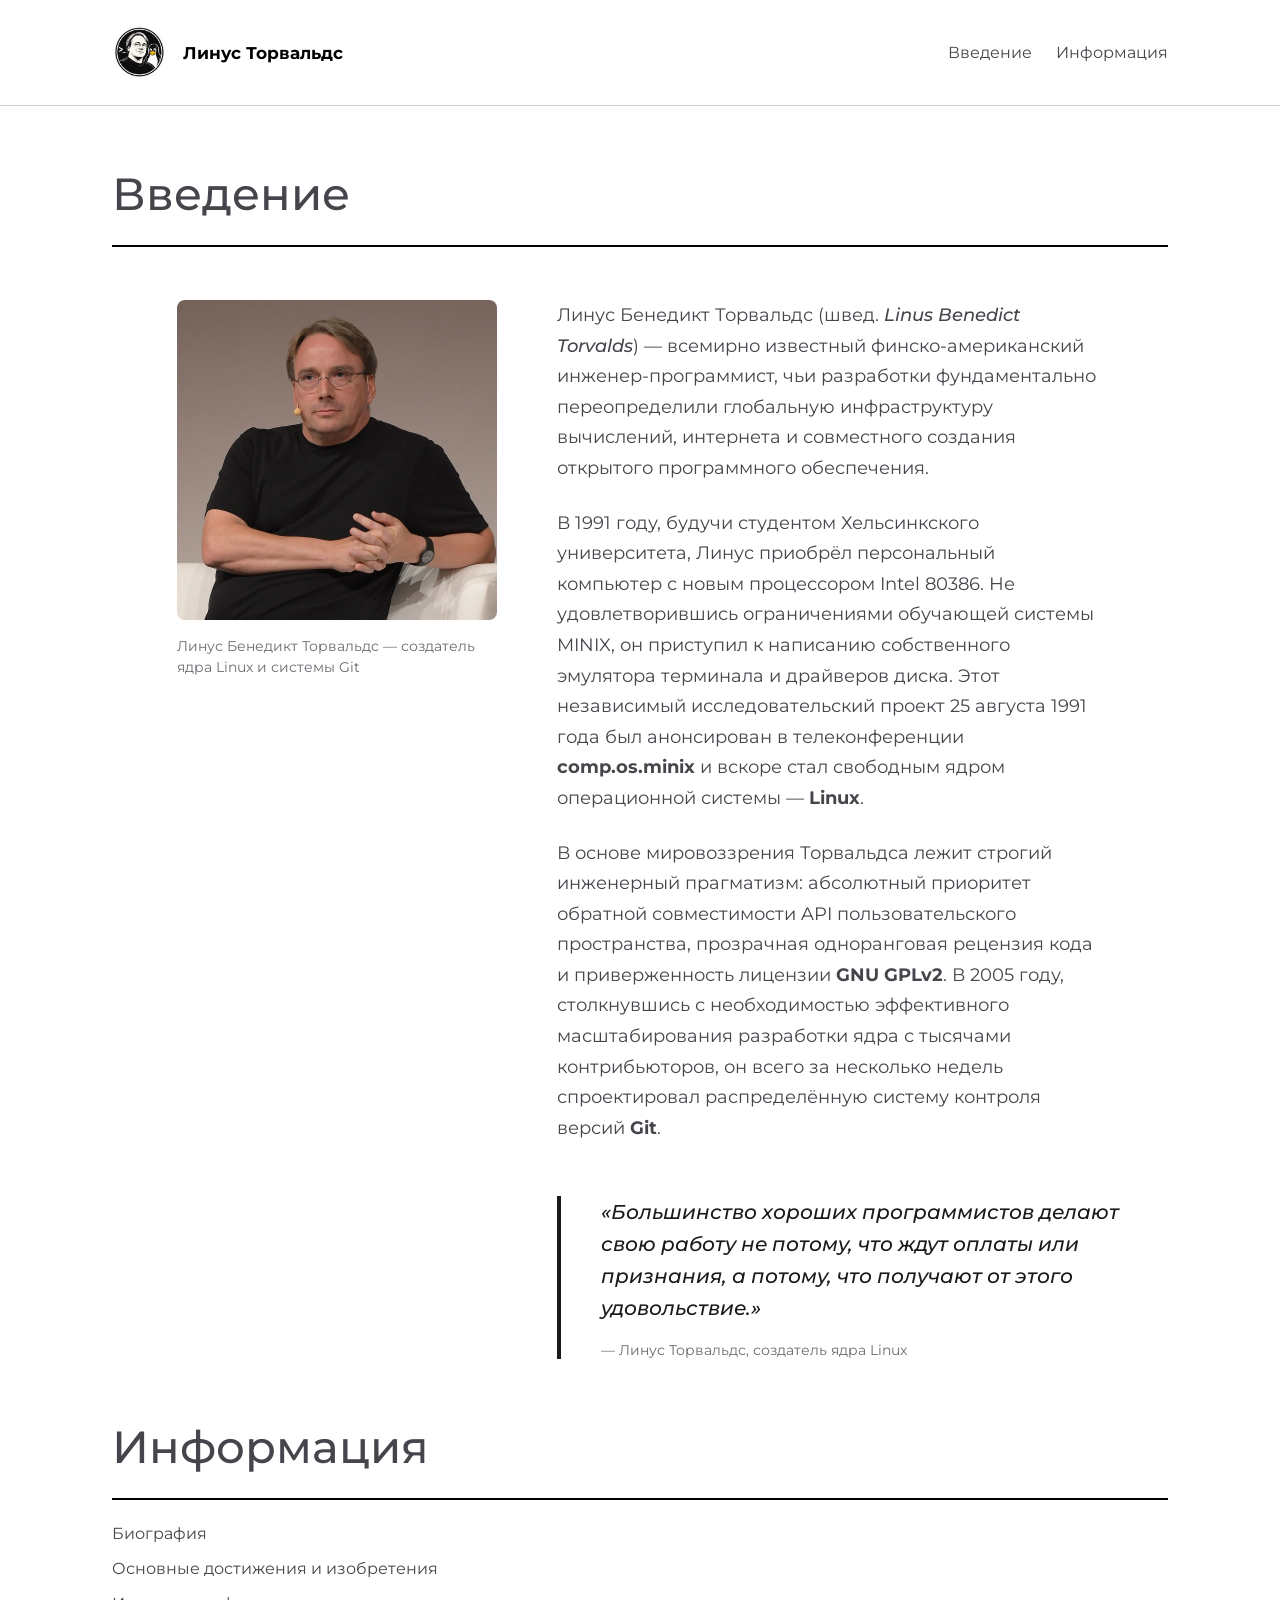
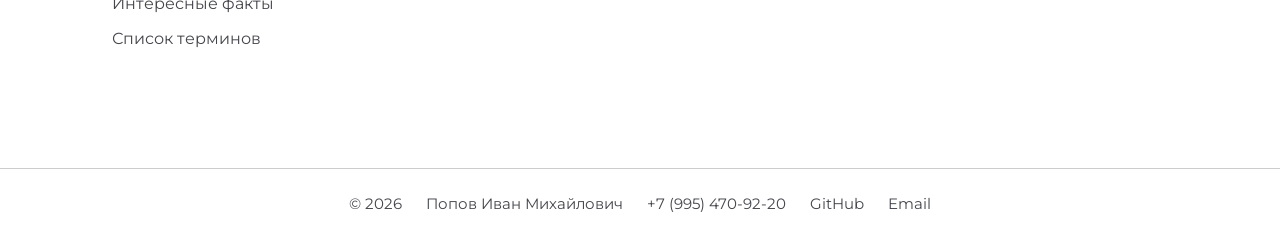
==== commit 7cb15d4f: "Clean" ====
--- a/index.html
+++ b/index.html
@@ -1,16 +1,16 @@
 <!DOCTYPE html>
-<html lang="ru" xmlns="http://www.w3.org/1999/html">
+<html lang="ru">
 <head>
     <meta charset="UTF-8">
     <title>Линус Торвальдс</title>
     <link rel="icon" href="web/assets/icons/favicon.ico">
-    <link rel="stylesheet" href="/web/assets/css/style.css">
+    <link rel="stylesheet" href="web/assets/css/style.css">
 </head>
 <body>
 
 <header class="header">
-    <a href="/" class="logo">
-        <img src="/web/assets/images/favicon.webp" alt="Логотип" width="55" height="55">
+    <a href="index.html" class="logo">
+        <img src="web/assets/images/favicon.webp" alt="Логотип" width="55" height="55">
         <span>Линус Торвальдс</span>
     </a>
 
@@ -21,46 +21,62 @@
 </header>
 
 <main class="content">
-    <h2 id="intro">Введение</h2>
+    <section id="intro">
+        <h2>Введение</h2>
 
-    <div class="about">
-        <figure class="photo">
-            <img src="web/assets/images/LinusTorvalds.webp" alt="Линус Торвальдс">
-            <figcaption>
-                Линус Бенедикт Торвальдс — создатель ядра Linux и системы Git
-            </figcaption>
-        </figure>
+        <div class="about">
+            <figure class="photo">
+                <img src="web/assets/images/LinusTorvalds.webp" alt="Линус Торвальдс">
+                <figcaption>
+                    Линус Бенедикт Торвальдс — создатель ядра Linux и системы Git
+                </figcaption>
+            </figure>
 
-        <div class="text">
+            <div class="text">
+                <p>
+                    Линус Бенедикт Торвальдс (швед. <em>Linus Benedict Torvalds</em>) — всемирно известный
+                    финско-американский инженер-программист, чьи разработки фундаментально переопределили глобальную
+                    инфраструктуру вычислений, интернета и совместного создания открытого программного обеспечения.
+                </p>
+
+                <p>
+                    В 1991 году, будучи студентом Хельсинкского университета, Линус приобрёл персональный компьютер с
+                    новым процессором Intel 80386. Не удовлетворившись ограничениями обучающей системы MINIX, он
+                    приступил к написанию собственного эмулятора терминала и драйверов диска. Этот независимый
+                    исследовательский проект 25 августа 1991 года был анонсирован в телеконференции <b>comp.os.minix</b>
+                    и вскоре стал свободным ядром операционной системы — <b>Linux</b>.
+                </p>
+
+                <p>
+                    В основе мировоззрения Торвальдса лежит строгий инженерный прагматизм: абсолютный приоритет обратной
+                    совместимости API пользовательского пространства, прозрачная одноранговая рецензия кода и
+                    приверженность лицензии <b>GNU GPLv2</b>. В 2005 году, столкнувшись с необходимостью эффективного
+                    масштабирования разработки ядра с тысячами контрибьюторов, он всего за несколько недель
+                    спроектировал распределённую систему контроля версий <b>Git</b>.
+                </p>
+            </div>
+        </div>
+
+        <blockquote class="quote">
             <p>
-                Линус Бенедикт Торвальдс (швед. <em>Linus Benedict Torvalds</em>) — всемирно известный финско-американский инженер-программист, чьи разработки фундаментально переопределили глобальную инфраструктуру вычислений, интернета и совместного создания открытого программного обеспечения.
+                «Большинство хороших программистов делают свою работу не потому, что ждут оплаты или признания, а
+                потому, что получают от этого удовольствие.»
             </p>
+            <cite>— Линус Торвальдс, создатель ядра Linux</cite>
+        </blockquote>
 
-            <p>
-                В 1991 году, будучи студентом Хельсинкского университета, Линус приобрёл персональный компьютер с новым процессором Intel 80386. Не удовлетворившись ограничениями обучающей системы MINIX, он приступил к написанию собственного эмулятора терминала и драйверов диска. Этот независимый исследовательский проект 25 августа 1991 года был анонсирован в телеконференции <b>comp.os.minix</b> и вскоре стал свободным ядром операционной системы — <b>Linux</b>.
-            </p>
+    </section>
 
-            <p>
-                В основе мировоззрения Торвальдса лежит строгий инженерный прагматизм: абсолютный приоритет обратной совместимости API пользовательского пространства, прозрачная одноранговая рецензия кода и приверженность лицензии <b>GNU GPLv2</b>. В 2005 году, столкнувшись с необходимостью эффективного масштабирования разработки ядра с тысячами контрибьюторов, он всего за несколько недель спроектировал распределённую систему контроля версий <b>Git</b>.
-            </p>
-        </div>
-    </div>
+    <section id="info">
+        <h2>Информация</h2>
 
-    <blockquote class="quote">
-        <p>
-            «Большинство хороших программистов делают свою работу не потому, что ждут оплаты или признания, а потому, что получают от этого удовольствие.»
-        </p>
-        <cite>— Линус Торвальдс, создатель ядра Linux</cite>
-    </blockquote>
-
-    <h2 id="info">Информация</h2>
-
-    <nav class="info menu">
-        <a href="web/pages/biography.html">Биография</a>
-        <a href="web/pages/achievements.html">Основные достижения и изобретения</a>
-        <a href="web/pages/facts.html">Интересные факты</a>
-        <a href="web/pages/terms.html">Список терминов</a>
-    </nav>
+        <nav class="info menu">
+            <a href="web/pages/biography.html">Биография</a>
+            <a href="web/pages/achievements.html">Основные достижения и изобретения</a>
+            <a href="web/pages/facts.html">Интересные факты</a>
+            <a href="web/pages/terms.html">Список терминов</a>
+        </nav>
+    </section>
 </main>
 
 <footer class="footer">
--- a/web/assets/css/style.css
+++ b/web/assets/css/style.css
@@ -1,91 +1,48 @@
-/* Сброс стандартных отступов */
+/* Подключаем начертания шрифта, которые используются на сайте */
+@font-face {
+    font-family: 'Montserrat';
+    src: url('../fonts/Montserrat-Regular.ttf');
+    font-weight: 400;
+}
+
+@font-face {
+    font-family: 'Montserrat';
+    src: url('../fonts/Montserrat-Medium.ttf');
+    font-weight: 500;
+}
+
+@font-face {
+    font-family: 'Montserrat';
+    src: url('../fonts/Montserrat-Bold.ttf');
+    font-weight: 700;
+}
+
+@font-face {
+    font-family: 'Montserrat';
+    src: url('../fonts/Montserrat-MediumItalic.ttf');
+    font-weight: 500;
+    font-style: italic;
+}
+
+/* Общие настройки */
 * {
     margin: 0;
     padding: 0;
-    background: #FFFFFF;
     box-sizing: border-box;
 }
 
-/* Все шрифты */
-@font-face {
-    font-family: 'Montserrat';
-    src: url('../fonts/Montserrat-Regular.ttf') format('truetype');
-    font-weight: 400;
-    font-style: normal;
-    font-display: swap;
-}
-
-@font-face {
-    font-family: 'Montserrat';
-    src: url('../fonts/Montserrat-Light.ttf') format('truetype');
-    font-weight: 300;
-    font-style: normal;
-    font-display: swap;
-}
-
-@font-face {
-    font-family: 'Montserrat';
-    src: url('../fonts/Montserrat-Medium.ttf') format('truetype');
-    font-weight: 500;
-    font-style: normal;
-    font-display: swap;
-}
-
-@font-face {
-    font-family: 'Montserrat';
-    src: url('../fonts/Montserrat-SemiBold.ttf') format('truetype');
-    font-weight: 600;
-    font-style: normal;
-    font-display: swap;
-}
-
-@font-face {
-    font-family: 'Montserrat';
-    src: url('../fonts/Montserrat-Bold.ttf') format('truetype');
-    font-weight: 700;
-    font-style: normal;
-    font-display: swap;
-}
-
-@font-face {
-    font-family: 'Montserrat';
-    src: url('../fonts/Montserrat-LightItalic.ttf') format('truetype');
-    font-weight: 300;
-    font-style: italic;
-    font-display: swap;
-}
-
-@font-face {
-    font-family: 'Montserrat';
-    src: url('../fonts/Montserrat-MediumItalic.ttf') format('truetype');
-    font-weight: 500;
-    font-style: italic;
-    font-display: swap;
-}
-
-@font-face {
-    font-family: 'Montserrat';
-    src: url('../fonts/Montserrat-SemiBoldItalic.ttf') format('truetype');
-    font-weight: 600;
-    font-style: italic;
-    font-display: swap;
-}
-
-@font-face {
-    font-family: 'Montserrat';
-    src: url('../fonts/Montserrat-BoldItalic.ttf') format('truetype');
-    font-weight: 700;
-    font-style: italic;
-    font-display: swap;
-}
-
-/* Шапка сайта */
+body {
+    background: white;
+    color: #45464c;
+    font-family: 'Montserrat', sans-serif;
+}
+
+/* Шапка и меню */
 .header {
     display: flex;
     justify-content: space-between;
     align-items: center;
     padding: 25px 112px;
-    background: white;
     border-bottom: 1px solid #cccccc;
 }
 
@@ -93,8 +50,7 @@
     display: flex;
     align-items: center;
     gap: 16px;
-    color: #000000;
-    font-family: 'Montserrat', sans-serif;
+    color: black;
     font-size: 17px;
     font-weight: 700;
     text-decoration: none;
@@ -105,85 +61,66 @@
     gap: 24px;
 }
 
-.menu a {
+.menu a, .footer a {
     color: #45464c;
-    font-family: 'Montserrat', sans-serif;
-    font-size: 17px;
     text-decoration: none;
 }
 
-.menu a:hover {
-    color: #000000;
-}
-
-/* Основная часть */
+.menu a:hover, .footer a:hover {
+    color: black;
+}
+
+/* Основное содержание */
 .content {
     max-width: 2400px;
     margin: 0 auto;
     padding: 60px 112px;
 }
 
-h1 {
+h1, h2 {
     margin-bottom: 24px;
     padding-bottom: 24px;
-    border-bottom: 2px solid #000000;
-    font-family: 'Montserrat', sans-serif;
+    border-bottom: 2px solid black;
     font-size: 45px;
     font-weight: 500;
+}
+
+h1 {
     letter-spacing: 1px;
     text-transform: uppercase;
 }
 
-h1 + h2 {
+#info {
     margin-top: 60px;
 }
 
-h2 + h2,
-.quote + h2 {
-    margin-top: 60px;
-}
-
-h2 {
-    margin-bottom: 24px;
-    padding-bottom: 24px;
-    border-bottom: 2px solid #000000;
-    font-family: 'Montserrat', sans-serif;
-    font-size: 45px;
-    font-weight: 500;
-}
-
 .about {
-    display: grid;
-    grid-template-columns: 320px 1fr;
+    display: flex;
+    align-items: flex-start;
     gap: 60px;
+    margin-top: 48px;
     padding: 5px 65px;
-    align-items: start;
-    margin-top: 48px;
 }
 
 .photo {
-    display: flex;
-    flex-direction: column;
-    gap: 16px;
+    width: 320px;
+    flex-shrink: 0;
 }
 
 .photo img {
     display: block;
     width: 100%;
-    height: auto;
     border-radius: 8px;
 }
 
 .photo figcaption {
-    color: #6b6c72;
-    font-family: 'Montserrat', sans-serif;
+    margin-top: 16px;
+    color: #6b6c72;
     font-size: 14px;
     line-height: 1.5;
 }
 
 .text {
-    color: #45464c;
-    font-family: 'Montserrat', sans-serif;
     font-size: 18px;
     line-height: 1.7;
 }
@@ -192,21 +129,6 @@
     margin-bottom: 24px;
 }
 
-.text p:last-child {
-    margin-bottom: 0;
-}
-
-.text em {
-    color: #1a1a1a;
-    font-style: italic;
-}
-
-.text b {
-    color: #000000;
-    font-weight: 700;
-}
-
-/* Цитата */
 .quote {
     max-width: 700px;
     margin: 24px 0 0 445px;
@@ -217,7 +139,6 @@
 .quote p {
     margin-bottom: 16px;
     color: #1a1a1a;
-    font-family: 'Montserrat', sans-serif;
     font-size: 20px;
     font-style: italic;
     font-weight: 500;
@@ -225,27 +146,93 @@
 }
 
 .quote cite {
-    display: block;
-    color: #6b6c72;
-    font-family: 'Montserrat', sans-serif;
+    color: #6b6c72;
     font-size: 14px;
     font-style: normal;
 }
 
 .info {
-    display: flex;
     flex-direction: column;
     align-items: flex-start;
     gap: 16px;
 }
 
-.info a {
+/* Статьи */
+.article {
+    font-size: 18px;
+    line-height: 1.7;
+}
+
+.article-date {
+    margin-bottom: 32px;
+    color: #6b6c72;
+    font-size: 14px;
+}
+
+.article section {
+    margin-top: 40px;
+}
+
+.article h2 {
+    font-size: 30px;
+}
+
+.article section p {
+    margin-bottom: 16px;
+}
+
+.article ul, .article ol {
+    padding-left: 28px;
+}
+
+.article li {
+    margin-bottom: 8px;
+}
+
+/* Оглавление и ссылки */
+.article-menu {
+    margin-bottom: 32px;
+}
+
+.article-menu p {
+    margin-bottom: 8px;
+    font-weight: 700;
+}
+
+.article-menu a {
     color: #45464c;
-    font-family: 'Montserrat', sans-serif;
-    font-size: 17px;
     text-decoration: none;
 }
 
+.article-menu a:hover {
+    color: black;
+    text-decoration: underline;
+}
+
+/* Список терминов */
+.article dt {
+    margin-top: 24px;
+    color: #1a1a1a;
+    font-weight: 700;
+}
+
+.article dd {
+    margin-top: 4px;
+}
+
+.article blockquote {
+    margin: 24px 0;
+    padding-left: 24px;
+    border-left: 4px solid #1a1a1a;
+    font-style: italic;
+}
+
+.article cite {
+    color: #6b6c72;
+    font-size: 14px;
+}
+
+/* Подвал */
 .footer {
     display: flex;
     justify-content: center;
@@ -254,140 +241,5 @@
     margin-top: 60px;
     padding: 25px 112px;
     border-top: 1px solid #cccccc;
-    background: #ffffff;
-    color: #45464c;
-    font-family: 'Montserrat', sans-serif;
     font-size: 15px;
-}
-
-.footer p {
-    margin: 0;
-}
-
-.footer a {
-    color: #45464c;
-    text-decoration: none;
-}
-
-.footer a:hover {
-    color: #000000;
-}
-
-/* Страница статьи */
-.article {
-    color: #45464c;
-    font-family: 'Montserrat', sans-serif;
-    font-size: 18px;
-    line-height: 1.7;
-}
-
-.article h1 {
-    margin-bottom: 24px;
-    padding-bottom: 24px;
-    border-bottom: 2px solid #000000;
-    color: #000000;
-    font-size: 45px;
-    font-weight: 500;
-}
-
-.article h2 {
-    margin-top: 60px;
-    margin-bottom: 24px;
-    color: #000000;
-    font-size: 32px;
-    font-weight: 500;
-}
-
-.article p {
-    margin-bottom: 24px;
-}
-
-.article-date {
-    color: #6b6c72;
-    font-size: 14px;
-}
-
-.article-menu {
-    display: block;
-    max-width: 700px;
-    margin: 32px 0 48px;
-    padding: 24px 32px;
-    border-left: 4px solid #1a1a1a;
-}
-
-.article-menu p {
-    margin-bottom: 8px;
-    color: #000000;
-    font-weight: 600;
-}
-
-.article-menu ol {
-    display: block;
-    margin: 0 0 0 24px;
-    padding: 0;
-}
-
-.article-menu li {
-    display: list-item;
-    margin-bottom: 8px;
-}
-
-.article-menu a {
-    display: inline;
-    color: #45464c;
-    text-decoration: none;
-}
-
-.article-menu a:hover {
-    color: #000000;
-}
-
-.article section {
-    max-width: 1000px;
-}
-
-.article blockquote {
-    max-width: 700px;
-    margin: 32px 0;
-    padding-left: 40px;
-    border-left: 4px solid #1a1a1a;
-    color: #1a1a1a;
-    font-style: italic;
-}
-
-.article blockquote cite {
-    display: block;
-    margin-top: 12px;
-    color: #6b6c72;
-    font-size: 14px;
-    font-style: normal;
-}
-
-.article code,
-.article kbd {
-    padding: 2px 6px;
-    border-radius: 4px;
-    background: #eeeeee;
-    color: #000000;
-    font-family: monospace;
-}
-
-.article dl {
-    max-width: 900px;
-    font-size: 18px;
-    line-height: 1.7;
-}
-
-.article dt {
-    margin-top: 24px;
-    color: #000000;
-    font-weight: 700;
-}
-
-.article dd {
-    margin-left: 24px;
-}
-
-.article ul {
-    margin-left: 24px;
-}
+}
